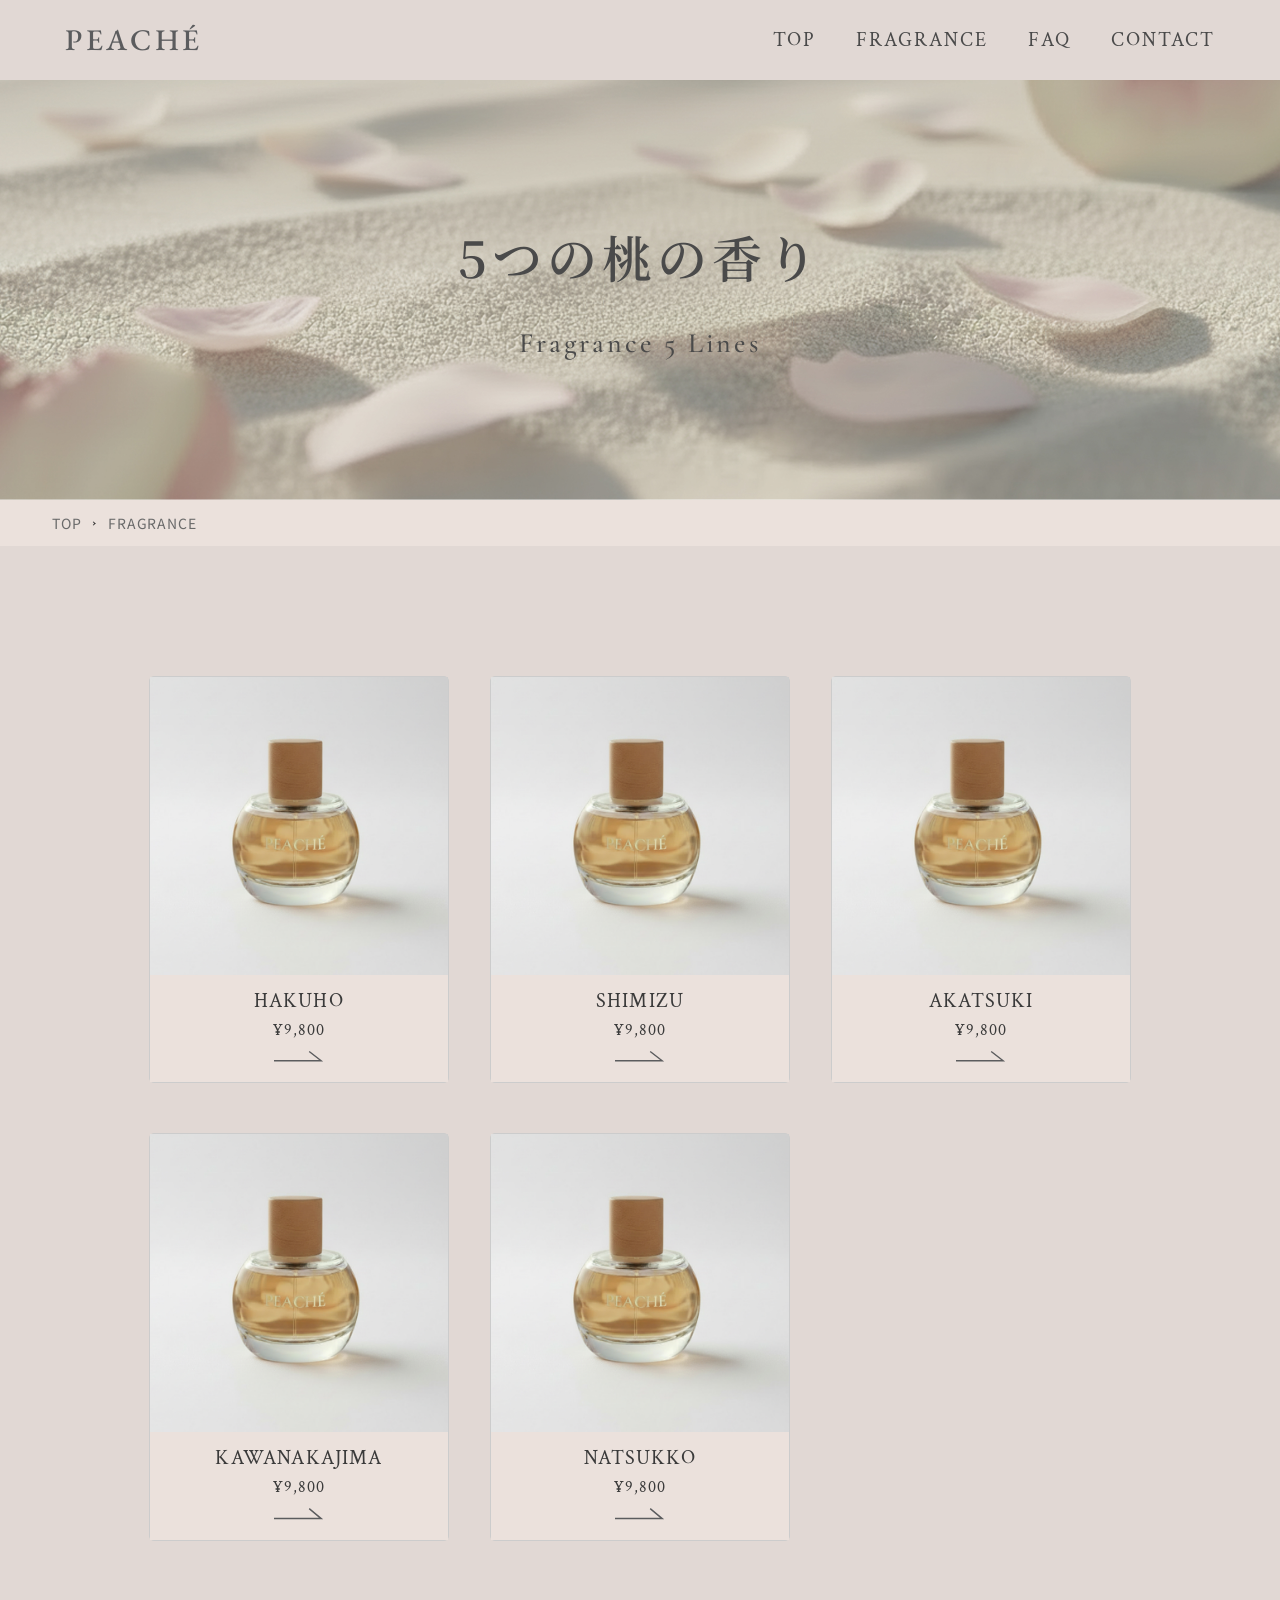
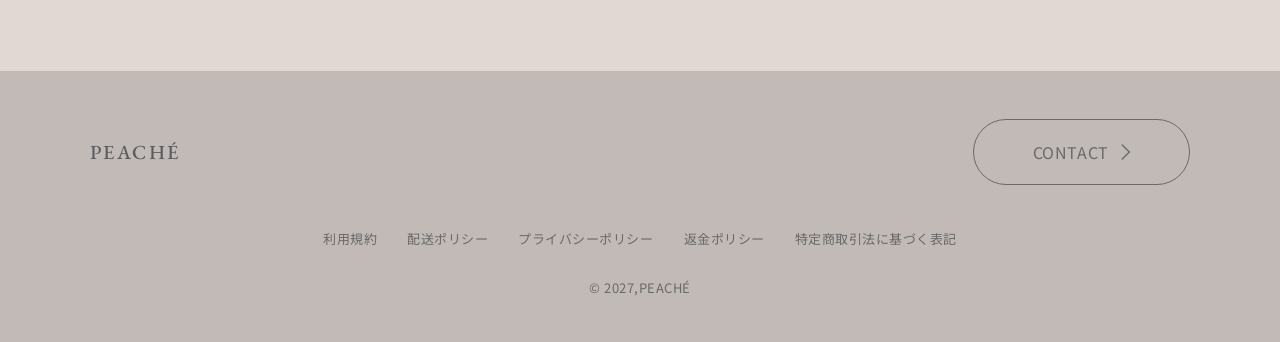
==== fragrance/index.html @ 9c6ec513 "Add files via upload" ====
<!DOCTYPE html>
<html lang="ja">
    <head>
        <meta charset="UTF-8">
        <meta name="viewport" content="width=device-width, initial-scale=1.0">
        <meta name="description" content="PEACHÉのフレグランス一覧ページです。5つの桃の香りをご紹介いたします。">
        <title>FRAGRANCE | PEACHÉ</title>

        <!-- web font -->
        <link rel="preconnect" href="https://fonts.googleapis.com">
        <link rel="preconnect" href="https://fonts.gstatic.com" crossorigin>
        <link href="https://fonts.googleapis.com/css2?family=Cormorant+Garamond:wght@500;600&family=Crimson+Text:wght@400&family=EB+Garamond:wght@500&family=Noto+Sans+JP:wght@400;500&family=Noto+Serif+JP:wght@500;600&display=swap" rel="stylesheet">
        
        <!-- リセットCSS -->
        <link rel="stylesheet" href="../assets/css/destyle.css">
        <!-- style CSS -->
        <link rel="stylesheet" href="../assets/css/common.css">
        <link rel="stylesheet" href="../assets/css/fragrance.css">

    </head>

    <body>
        <div id="fragrance-archive-page" class="fragrance-archive-page">

            <header class="site-header js-header">
                <div class="site-header__inner">
                    <h1 class="site-header__logo">
                        <a class="logo" href="../index.html">PEACHÉ</a>
                    </h1>
                    <!-- spのみ表示　ハンバーガー -->
                    <button type="button" class="site-header__open-btn js-site-header-open-btn">
                        <img src="../assets/svg/hamburger-btn.svg" alt="メニューを開く">
                    </button>

                    <!-- spはドロワー　/ pcは横並びのグローバルナビ -->
                    <nav class="site-nav js-site-nav" id="site-nav">
                        
                        <!-- sp ドロワーのオーバーレイ用 背景　jsでクリックしたときに閉じる処理もつける-->
                        <div class="site-nav__overlay js-site-nav-overlay"></div>

                        <div class="site-nav__panel">
                            <div class="site-nav__header">
                                <a class="logo site-nav__logo" href="../index.html">PEACHÉ</a>
                                <button type="button" class="site-nav__close-btn js-site-nav-close-btn">
                                    <img src="../assets/svg/close-btn.svg" alt="メニューを閉じる">
                                </button>
                            </div>
                            <ul class="site-nav__list">
                                <li class="site-nav__item"><a href="../index.html">TOP</a></li>
                                <li class="site-nav__item"><a href="./index.html">FRAGRANCE</a></li>
                                <li class="site-nav__item"><a href="../faq.html">FAQ</a></li>
                                <li class="site-nav__item"><a href="../contact.html">CONTACT</a></li>
                            </ul>
                        </div>
                    </nav>
                </div>
            </header>

            <main class="archive-main">
                
                <section class="page-hero">
                    <div class="page-hero__title-group">
                        <h1 class="page-hero__title">5つの桃の香り</h1>
                        <p class="page-hero__sabtitle">Fragrance 5 Lines</p>
                    </div>

                    <!-- divの箱の中に、pictureタグとsourceおいて、画面が768以上になったらPC用の画像に自動で切り替わるようにしてる -->
                    <div class="page-hero__img">
                        <picture>
                            <source srcset="../assets/img/pc-sab-hero@2x.jpg" media="(min-width: 768px)">
                            <img src="../assets/img/sp-sab-hero@2x.jpg" alt="">
                        </picture>
                    </div>
                </section>

                <nav class="breadcrumb">
                    <div class="breadcrumb__inner">
                        <ol class="breadcrumb__list">
                            <li class="breadcrumb__item">
                                <a href="../index.html">TOP</a>
                            </li>

                            <li class="breadcrumb__item" aria-current="page">
                                <a href="">FRAGRANCE</a>
                            </li>

                        </ol>
                    </div>
                </nav>
                
                <section class="fragrance-archive">
                    <div class="fragrance-archive__inner">
                        <ul class="fragrance-archive__list">
                            <li class="fragrance-archive__item">
                                <a class="fragrance-archive__card" href="./hakuho.html">
                                    <div class="fragrance-archive__img">
                                        <img src="../assets/img/archive-card-img@2x.jpg" alt="">
                                    </div>
                                    <div class="fragrance-archive__text-area">
                                        <h2 class="fragrance-archive__name">HAKUHO</h2>
                                        <p class="fragrance-archive__price">¥9,800</p>
                                        <span class="fragrance-archive__arrow"><img src="../assets/img/pc-single-scent-card-img-arrow.svg" alt=""></span>
                                    </div>
                                </a>
                            </li>

                            <li class="fragrance-archive__item">
                                <a class="fragrance-archive__card" href="./shimizu.html">
                                    <div class="fragrance-archive__img">
                                        <img src="../assets/img/archive-card-img@2x.jpg" alt="">
                                    </div>
                                    <div class="fragrance-archive__text-area">
                                        <h2 class="fragrance-archive__name">SHIMIZU</h2>
                                        <p class="fragrance-archive__price">¥9,800</p>
                                        <span class="fragrance-archive__arrow"><img src="../assets/img/pc-single-scent-card-img-arrow.svg" alt=""></span>
                                    </div>
                                </a>
                            </li>

                            <li class="fragrance-archive__item">
                                <a class="fragrance-archive__card" href="./akatsuki.html">
                                    <div class="fragrance-archive__img">
                                        <img src="../assets/img/archive-card-img@2x.jpg" alt="">
                                    </div>
                                    <div class="fragrance-archive__text-area">
                                        <h2 class="fragrance-archive__name">AKATSUKI</h2>
                                        <p class="fragrance-archive__price">¥9,800</p>
                                        <span class="fragrance-archive__arrow"><img src="../assets/img/pc-single-scent-card-img-arrow.svg" alt=""></span>
                                    </div>
                                </a>
                            </li>

                            <li class="fragrance-archive__item">
                                <a class="fragrance-archive__card" href="./kawanakajima.html">
                                    <div class="fragrance-archive__img">
                                        <img src="../assets/img/archive-card-img@2x.jpg" alt="">
                                    </div>
                                    <div class="fragrance-archive__text-area">
                                        <h2 class="fragrance-archive__name">KAWANAKAJIMA</h2>
                                        <p class="fragrance-archive__price">¥9,800</p>
                                        <span class="fragrance-archive__arrow"><img src="../assets/img/pc-single-scent-card-img-arrow.svg" alt=""></span>
                                    </div>
                                </a>
                            </li>

                            <li class="fragrance-archive__item">
                                <a class="fragrance-archive__card" href="./natsukko.html">
                                    <div class="fragrance-archive__img">
                                        <img src="../assets/img/archive-card-img@2x.jpg" alt="">
                                    </div>
                                    <div class="fragrance-archive__text-area">
                                        <h2 class="fragrance-archive__name">NATSUKKO</h2>
                                        <p class="fragrance-archive__price">¥9,800</p>
                                        <span class="fragrance-archive__arrow"><img src="../assets/img/pc-single-scent-card-img-arrow.svg" alt=""></span>
                                    </div>
                                </a>
                            </li> 
                        </ul>
                    </div>
                </section>
            </main>

            <footer class="footer">
                <div class="footer__wrapper">
                    <div class="footer__top">
                        <div class="footer__cta">
                            <a class="link-btn link-btn--contact link-btn--dark" href="../contact.html">
                                <span class="link-btn__text">CONTACT</span>
                                <span class="link-btn__arrow">
                                    <svg xmlns="http://www.w3.org/2000/svg" width="10" height="18" viewBox="0 0 10 18" fill="none">
                                        <path d="M1.10063 18L10 9L1.10063 0L0 1.12898L7.78302 9L0 16.871L1.10063 18Z" fill="currentColor"/>
                                    </svg>
                                </span>
                            </a>
                        </div>    
                        <a class="logo footer__logo" href="../index.html">PEACHÉ</a>
                    </div>

                    <div class="footer__bottom">
                        <ul class="footer__policy-list">
                            <li class="footer__policy-item">
                                <a href="#">利用規約</a>
                            </li>
                            <li class="footer__policy-item">
                                <a href="#">配送ポリシー</a>
                            </li>
                            <li class="footer__policy-item">
                                <a href="#">プライバシーポリシー</a>
                            </li>
                            <li class="footer__policy-item">
                                <a href="#">返金ポリシー</a>
                            </li>
                            <li class="footer__policy-item">
                                <a href="#">特定商取引法に基づく表記</a>
                            </li>
                        </ul>
                        <small class="footer__copyright">&copy; 2027,PEACHÉ</small>
                    </div>
                </div>
            </footer>
        </div>
        
        <!-- main js -->
        <script src="../assets/js/main.js"></script>

    </body>
</html>
---- assets/css/destyle.css ----
/*! destyle.css v4.0.1 | MIT License | https://github.com/nicolas-cusan/destyle.css */

/* Reset box-model and set borders */
/* ============================================ */

*,
::before,
::after {
  box-sizing: border-box;
  border-style: solid;
  border-width: 0;
  min-width: 0;
}

/* Document */
/* ============================================ */

/**
 * 1. Correct the line height in all browsers.
 * 2. Prevent adjustments of font size after orientation changes in iOS.
 * 3. Remove gray overlay on links for iOS.
 */

html {
  line-height: 1.15; /* 1 */
  -webkit-text-size-adjust: 100%; /* 2 */
  -webkit-tap-highlight-color: transparent; /* 3*/
}

/* Sections */
/* ============================================ */

/**
 * Remove the margin in all browsers.
 */

body {
  margin: 0;
}

/**
 * Render the `main` element consistently in IE.
 */

main {
  display: block;
}

/* Vertical rhythm */
/* ============================================ */

p,
table,
blockquote,
address,
pre,
iframe,
form,
figure,
dl {
  margin: 0;
}

/* Headings */
/* ============================================ */

h1,
h2,
h3,
h4,
h5,
h6 {
  font-size: inherit;
  font-weight: inherit;
  margin: 0;
}

/* Lists (enumeration) */
/* ============================================ */

ul,
ol {
  margin: 0;
  padding: 0;
  list-style: none;
}

/* Lists (definition) */
/* ============================================ */

dt {
  font-weight: bold;
}

dd {
  margin-left: 0;
}

/* Grouping content */
/* ============================================ */

/**
 * 1. Add the correct box sizing in Firefox.
 * 2. Show the overflow in Edge and IE.
 */

hr {
  box-sizing: content-box; /* 1 */
  height: 0; /* 1 */
  overflow: visible; /* 2 */
  border-top-width: 1px;
  margin: 0;
  clear: both;
  color: inherit;
}

/**
 * 1. Correct the inheritance and scaling of font size in all browsers.
 * 2. Correct the odd `em` font sizing in all browsers.
 */

pre {
  font-family: monospace, monospace; /* 1 */
  font-size: inherit; /* 2 */
}

address {
  font-style: inherit;
}

/* Text-level semantics */
/* ============================================ */

/**
 * Remove the gray background on active links in IE 10.
 */

a {
  background-color: transparent;
  text-decoration: none;
  color: inherit;
}

/**
 * 1. Remove the bottom border in Chrome 57-
 * 2. Add the correct text decoration in Chrome, Edge, IE, Opera, and Safari.
 */

abbr[title] {
  text-decoration: underline dotted; /* 2 */
}

/**
 * Add the correct font weight in Chrome, Edge, and Safari.
 */

b,
strong {
  font-weight: bolder;
}

/**
 * 1. Correct the inheritance and scaling of font size in all browsers.
 * 2. Correct the odd `em` font sizing in all browsers.
 */

code,
kbd,
samp {
  font-family: monospace, monospace; /* 1 */
  font-size: inherit; /* 2 */
}

/**
 * Add the correct font size in all browsers.
 */

small {
  font-size: 80%;
}

/**
 * Prevent `sub` and `sup` elements from affecting the line height in
 * all browsers.
 */

sub,
sup {
  font-size: 75%;
  line-height: 0;
  position: relative;
  vertical-align: baseline;
}

sub {
  bottom: -0.25em;
}

sup {
  top: -0.5em;
}

/* Replaced content */
/* ============================================ */

/**
 * Prevent vertical alignment issues.
 */

svg,
img,
embed,
object,
iframe {
  vertical-align: bottom;
}

/* Forms */
/* ============================================ */

/**
 * Reset form fields to make them styleable.
 * 1. Make form elements stylable across systems iOS especially.
 * 2. Inherit text-transform from parent.
 */

button,
input,
optgroup,
select,
textarea {
  -webkit-appearance: none; /* 1 */
  appearance: none;
  vertical-align: middle;
  color: inherit;
  font: inherit;
  background: transparent;
  padding: 0;
  margin: 0;
  border-radius: 0;
  text-align: inherit;
  text-transform: inherit; /* 2 */
}

/**
 * Correct cursors for clickable elements.
 */

button,
[type="button"],
[type="reset"],
[type="submit"] {
  cursor: pointer;
}

button:disabled,
[type="button"]:disabled,
[type="reset"]:disabled,
[type="submit"]:disabled {
  cursor: default;
}

/**
 * Improve outlines for Firefox and unify style with input elements & buttons.
 */

:-moz-focusring {
  outline: auto;
}

select:disabled {
  opacity: inherit;
}

/**
 * Remove padding
 */

option {
  padding: 0;
}

/**
 * Reset to invisible
 */

fieldset {
  margin: 0;
  padding: 0;
  min-width: 0;
}

legend {
  padding: 0;
}

/**
 * Add the correct vertical alignment in Chrome, Firefox, and Opera.
 */

progress {
  vertical-align: baseline;
}

/**
 * Remove the default vertical scrollbar in IE 10+.
 */

textarea {
  overflow: auto;
}

/**
 * Correct the cursor style of increment and decrement buttons in Chrome.
 */

[type="number"]::-webkit-inner-spin-button,
[type="number"]::-webkit-outer-spin-button {
  height: auto;
}

/**
 * Correct the outline style in Safari.
 */

[type="search"] {
  outline-offset: -2px; /* 1 */
}

/**
 * Remove the inner padding in Chrome and Safari on macOS.
 */

[type="search"]::-webkit-search-decoration {
  -webkit-appearance: none;
}

/**
 * 1. Correct the inability to style clickable types in iOS and Safari.
 * 2. Fix font inheritance.
 */

::-webkit-file-upload-button {
  -webkit-appearance: button; /* 1 */
  font: inherit; /* 2 */
}

/**
 * Fix appearance for Firefox
 */
[type="number"] {
  -moz-appearance: textfield;
}

/**
 * Clickable labels
 */

label[for] {
  cursor: pointer;
}

/* Interactive */
/* ============================================ */

/*
 * Add the correct display in Edge, IE 10+, and Firefox.
 */

details {
  display: block;
}

/*
 * Add the correct display in all browsers.
 */

summary {
  display: list-item;
}

/*
 * Remove outline for editable content.
 */

[contenteditable]:focus {
  outline: auto;
}

/* Tables */
/* ============================================ */

/**
1. Correct table border color inheritance in all Chrome and Safari.
*/

table {
  border-color: inherit; /* 1 */
  border-collapse: collapse;
}

caption {
  text-align: left;
}

td,
th {
  vertical-align: top;
  padding: 0;
}

th {
  text-align: left;
  font-weight: bold;
}
---- assets/css/common.css ----
@charset "UTF-8";

/* ===================
全体共通
====================== */

:root {
     /* color background */
    --color-bg-base: #E1D8D4;
    --color-bg-accent: #CBC3C0;
    --color-bg-light: #EBE1DC;

    /* color text */
    --color-text-strong: #2F2F2F;
    --color-text-heading: #3A3A3A;
    --color-text-body: #4A4A4A;
    --color-text-muted: #6A6A6A;

    /* font-family */
    --font-body-ja:
        "Noto Sans JP",
        "Hiragino Kaku Gothic ProN",
        "Yu Gothic",
        Meiryo,
        sans-serif;

    --font-display-ja:
        "Noto Serif JP",
        "Hiragino Mincho ProN",
        "Yu Mincho",
        serif;

    --font-body-en:
        "Crimson Text",
        serif;

    --font-display-en:
        "Cormorant Garamond",
        serif;

    --font-logo:
        "EB Garamond",
        serif;
}

html {
    font-size: 62.5%;
}

body {
    font-family: var(--font-body-ja);
    font-style: normal;
    color: var(--color-text-body);
    background-color: var(--color-bg-base);
    line-height: 1.5;
    font-size: 1.6rem;
}

img {
    max-width: 100%;
    height: auto;
}



/* ===================
共通ボタン
====================== */

/* 共通リンクのボタン(hero our-scents our-quality) */
.link-btn {
    display: inline-flex;
    
    justify-content: center;
    align-items: center;
    gap: 0.75em;
    cursor: pointer;

    /* テキストなど中身改行しないようにする */
    white-space: nowrap;

    border-radius: 50px;
    border: 1px solid currentColor;

    padding:
        clamp(2.6rem, 1.8rem + 2vw, 3.6rem)
        clamp(5.5rem, 3rem + 6vw, 10rem);
}

.link-btn--hero {
    font-size: 1.8rem;
}

/* .link-btnをホバーしたら、矢印が6px動く */
.link-btn:hover .link-btn__arrow {
    transform: translateX(8px);
}

.link-btn:hover {
    opacity: 0.8;
}

.link-btn__text {
    text-align: center;
    font-family: var(--font-body-ja);
    line-height: 1;
    letter-spacing: 0.06em;
    font-size: 1.8rem;
}

.link-btn__arrow {
    display: inline-flex;
    align-items: center;
    justify-content: center;
    width: 0.6em;
    height: 1em;

    /* hoverでトランスフォームが変わったら（要素を動かしたりするのが）0.4秒かけて動く準備　→　hoverで使うやつ*/
    transition: transform 0.4s;
}

.link-btn__arrow svg {
    display: block;
    width: 100%;
    height: 100%;
}



/* ===================
ヘッダー
====================== */

/* topページの固定ヘッダー */
.site-header {
    position: fixed;
    top: 0;
    left: 0;
    width: 100%;
    height: 64px;
    z-index: 1000;
    background-color: var(--color-bg-base);
    
    /* 少しスクロールしたら、フワッと上に消える */
    transition: 
    transform 0.8s ease,
    opasity 0.8s ease;
}

/* jsで上にヘッダーを隠す時に使う 少しスクロールしたら、フワッと上に消える */
.site-header.is-hidden {
    transform: translateY(-100%);
    opacity: 0;
    
}

/* fixedヘッダー分の高さ６４px　bodyで下げる */
body {
    padding-top: 64px;
}

/* ヘッダーの中身を整える箱 */
.site-header__inner {
    display: flex;
    align-items: center;
    justify-content: space-between;
    max-width: 1280px;
    padding-inline: 5.1%;
    margin: 0 auto;
    height: 100%;
}

.site-header__logo {
    margin: 0;
}

.logo {
    color: #5B5C5E;
    text-align: center;
    font-family: var(--font-logo);
    font-size: 2rem;
    font-weight: 500;
    line-height: 1;
    letter-spacing: 0.12em;
}

/* sp open ハンバーガーボタン */
.site-header__open-btn {
    display:inline-flex;
    justify-content: center;
    align-items: center;
    width: 44px;
    height: 44px;
    cursor: pointer;
}

.site-header__open-btn img {
    display: block;
    width: 30px;
    height: auto;
}

/* nav base */

/* navメニュー全体をを隠している状態のまとめた箱 */
.site-nav {
    position: fixed;
    inset: 0;
    visibility: hidden;
    opacity: 0;
    pointer-events: none;

    transition: opacity 0.5s ease, visibility 0.5s ease;
}

/* navメニュー全体が開いた状態　is-openが付いたら開くっていうCSSを書いてる */
.site-nav.is-open {
    visibility: visible;
    opacity: 1;
    pointer-events: auto;
}

/* ドロワーメニューの後ろのうっすら黒い背景 ここもjsでクリックしたら閉じれるようにする */
.site-nav__overlay {
    position: absolute;
    inset: 0;
    background-color: rgba(0, 0, 0, 0.5);
    cursor: pointer;
}

/* 右から出てくるドロワー本体全体（ヘッダーとナビ） */
.site-nav__panel {
    position: absolute;
    top: 0;
    right: 0;
    width: min(85%, 320px);
    height: 100%;
    background-color: var(--color-bg-base);
    transform: translateX(100%);

    transition: transform 0.5s ease;
}

/* site-navにis-openがついた時、その中のsite-nav__panel（ヘッダーとナビ）が、0の元の位置に戻る*/
.site-nav.is-open .site-nav__panel {
    transform: translateX(0);
}

/* ドロワー上部 */
.site-nav__header {
    display: flex;
    justify-content: space-between;
    align-items: center;
    height: 64px;
    padding-inline: 5.1%;
}

.site-nav__close-btn {
    display:inline-flex;
    justify-content: center;
    align-items: center;

    /* 箱は大きめにして、pointerできる範囲を増やしている */
    width: 44px;
    height: 44px;
    cursor: pointer
}

.site-nav__close-btn img {
    display: block;
    width: 30px;
    height: auto;
}

/* SPの時のメニュー一覧 */
.site-nav__list {
    display: flex;
    flex-direction: column;
    justify-content: center;
    background-color: var(--color-bg-accent);
    padding: 80px 0 80px 4.1%;
    gap: 48px;
    height: calc(100% - 80px);
}

.site-nav__item {
    width: 100%;
    border-bottom: 1px solid var(--color-text-muted);
}

.site-nav__item a {
    display: block;
    padding-bottom: 20px;
    color: var(--color-text-body);
    font-family: var(--font-body-en);
    font-size: 2rem;
    line-height: 1;
    letter-spacing: 0.1em;
}


@media screen and (min-width: 768px) {

    .site-header {
        height: 80px;
    }

    /* ヘッダー分の高さ80px分　メインごと下げる */
    body {
        padding-top: 80px;
    }

    .logo {
        font-size: 3rem;
    }

    .site-header__open-btn {
        display: none;
    }

    /* navメニューを見える状態にしSPの設定値を元に戻した　transitionは不要 */
    .site-nav {
        position: static;
        inset: auto;
        visibility: visible;
        pointer-events: auto;
        opacity: 1;
        transition: none;
    }

    .site-nav__overlay {
        display: none;
    }

    .site-nav__panel {
        position: static;
        width: auto;
        height: auto;
        transform: none;
        background: transparent;
        transition: none;
    }

    .site-nav__header {
        display: none;
    }

    .site-nav__list {
        display: flex;
        flex-direction: row;
        justify-content: center;
        background-color: transparent;
        padding: 0;
        gap: 40px;
        height: auto;
    }

    .site-nav__item {
        width: auto;
        border-bottom: none;
    }

    .site-nav__item a {
        padding-bottom: 0;
    }
}



/* ===================
footer
====================== */

.footer {
    position: relative;
    background-color: #C1BAB7;
    padding: 40px 5.1%;
}

.footer__wrapper {
    width: 100%;
}

.footer__top {
    display: flex;
    flex-direction: column;
    align-items: center;
    gap: 32px;
}

.footer__cta {
    display: flex;
    justify-content: flex-end;
    width: 100%;
}

.footer__bottom {
    display: flex;
    flex-direction: column;
    align-items: center;
    gap: 32px;
    margin-top: 32px;
}

.footer__policy-list {
    display: flex;
    flex-wrap: wrap;
    justify-content: center;
    gap: 2rem 2rem;
}

.footer__logo {
    font-size: 2rem;
}

.link-btn--contact {
    padding:
        clamp(1.5rem, 1.2rem + 1vw, 2.4rem)
        clamp(3.6rem, 2rem + 3vw, 6.5rem);

    color: var(--color-text-muted);
}

.link-btn--contact .link-btn__text {
    font-size: 1.6rem;
    letter-spacing: 0.04em;
}

.footer__policy-item a {
    color: var(--color-text-muted);
    font-family: var(--font-body-ja);
    font-size: 1.3rem;
    line-height: 1;
    letter-spacing: 0.04em;
}

.footer__copyright {
    color: var(--color-text-muted);
    text-align: center;
    font-family: var(--font-body-ja);
    font-size: 1.3rem;
    line-height: 1;
    letter-spacing: 0.04em;
}


@media screen and (min-width: 768px) {

    .footer {
        padding: 48px 5.5%;
    }

    .footer__wrapper {
        width: auto;
        max-width: 1100px;
        margin: 0 auto;
    }

    .footer__top {
        display: flex;
        flex-direction: row-reverse;
        align-items: center;
        justify-content: space-between;
        gap: 0;
    }

    .footer__cta {
        display: block;
        justify-content: flex-start;
        width: auto;
    }

    .footer__bottom {
        justify-content: space-between;
        align-items: center;
        margin-top: 40px;
    }

    .footer__policy-list {
        display: flex;
        flex-wrap: wrap;
        justify-content: space-between;
        gap: 0 3rem;
    }
}



/* ===================
ページ共通のhero
====================== */

.page-hero {
    position: relative;
}

.page-hero__title-group {
    position: absolute;
    top: 50%;
    left: 50%;
    transform: translate(-50%, -50%);

    display: flex;
    align-items: center;
    flex-direction: column;
    gap: clamp(20px, 4vw, 40px);
    width: 100%;
    margin: 0 auto;
}

.page-hero__img {
    display: block;
    width: 100%;
    height: clamp(260px, 50vw, 320px);
    overflow: hidden;
}

.page-hero__img img {
    width: 100%;
    height: 100%;
    object-fit: cover;
}

.page-hero__title {
    color: var(--color-text-body);
    text-align: center;
    font-family: var(--font-display-ja);
    font-size: clamp(2.4rem, 6vw, 3.2rem);
    font-weight: 600;
    line-height: 1.3;
    letter-spacing: 0.1em;
}

.page-hero__sabtitle {
    color: var(--color-text-body);
    text-align: center;
    font-family: var(--font-display-en);
    font-size: clamp(1.6rem, 4vw, 2.2rem);
    font-weight: 500;
    line-height: 1;
    letter-spacing: 0.1em;
}


@media screen and (min-width: 768px) {

    .page-hero__img {
        height: clamp(300px, 35vw, 420px);
    }

    .page-hero__title {
        font-size: clamp(2.4rem, 4vw, 5rem);
    }

    .page-hero__sabtitle {
        font-size: clamp(1.6rem, 2.5vw, 2.8rem);
    }
}



/* ===================
breadcrumb パンくず
====================== */

.breadcrumb {
    padding: 16px 4.1%;
    background-color: var(--color-bg-light);
}

.breadcrumb__inner {
    margin: 0 auto;
}

.breadcrumb__list {
    display: flex;
    align-items: center;
    flex-direction: row;
    flex-wrap: wrap;
    gap: 0 13px;
}

.breadcrumb__item {
    color: var(--color-text-muted);
    font-family: var(--font-body-ja);
    font-size: 1.4rem;
    line-height: 1;
    letter-spacing: 0.06em;

    display: flex;
    align-items: center;
}

.breadcrumb__item:not(:last-child)::after {
    content: '';
    display: inline-block;
    vertical-align: middle;
    transform: rotate(45deg);
    width: 3px;
    height: 3px;
    margin-left: 10px;
    border-top: 1px solid #333333;
    border-right: 1px solid #333333;
}
---- assets/css/fragrance.css ----
@charset "UTF-8";

/* ===================
fragrance-archive（一覧）
====================== */

.fragrance-archive {
    padding: 80px 5.1%;
}

.fragrance-archive__inner {
    max-width: 600px;
    margin: 0 auto; 
}

.fragrance-archive__list {
    display: grid;
    grid-template-columns:  1fr;
    gap: 50px 0;
}

.fragrance-archive__card {
    display: block;
    max-width: 250px;
    height: 100%;
    margin: 0 auto;
    border: 1px solid #ccc;
    border-radius: 5px;

    /* カードをホバーしたら変わる時の変化の速度 */
    transition: 
        transform 0.4s ease,
        box-shadow 0.4s ease,
        border-color 0.4s ease;
}

/* カードをホバーしたら下記が変化する　*/
.fragrance-archive__card:hover {
    transform: translateY(-6px);
    box-shadow: 0 1.2rem 2.4rem rgba(92, 73, 64, 0.10);
    border-color: #cfc1bb;
}

.fragrance-archive__img {
    width: 100%;
    aspect-ratio: 1 / 1;
    overflow: hidden;
}

.fragrance-archive__img img {
    display: block;
    width: 100%;
    height: 100%;
    object-fit: cover;
}

.fragrance-archive__text-area {
    display: flex;
    flex-direction: column;
    align-items: center;
    gap: 12px;
    padding: 16px 32px 20px 32px;
    background-color: var(--color-bg-light);
}

.fragrance-archive__name {
    color: var(--color-text-heading);
    text-align: center;
    font-family: var(--font-body-en);
    font-size: 2rem;
    font-weight: 500;
    line-height: 1;
    letter-spacing: 0.06em;
}

.fragrance-archive__price {
    color: var(--color-text-heading);
    text-align: center;
    font-family: var(--font-body-en);
    font-size: 1.6rem;
    font-weight: 400;
    line-height: 1;
    letter-spacing: 0.06em;
}

.fragrance-archive__arrow {
    display: block;
}

.fragrance-archive__arrow img {
    display: block;
    width: 50px;
    height: auto;
}


@media screen and (min-width: 670px) {

    .fragrance-archive__inner {
        max-width: 700px;
    }

    .fragrance-archive__list {
        grid-template-columns: repeat(2, 1fr);
        gap: 50px 24px;
    }

    .fragrance-archive__card {
        max-width: 280px;
    }
}    

@media screen and (min-width: 1000px) {

    .fragrance-archive__inner {
        max-width: 1000px;
    }

    .fragrance-archive {
        padding: 130px 5.1%;
    }

    .fragrance-archive__list {
        grid-template-columns: repeat(3, 1fr);
        gap: 50px 24px;
    }

    .fragrance-archive__card {
        max-width: 300px;
    }
}
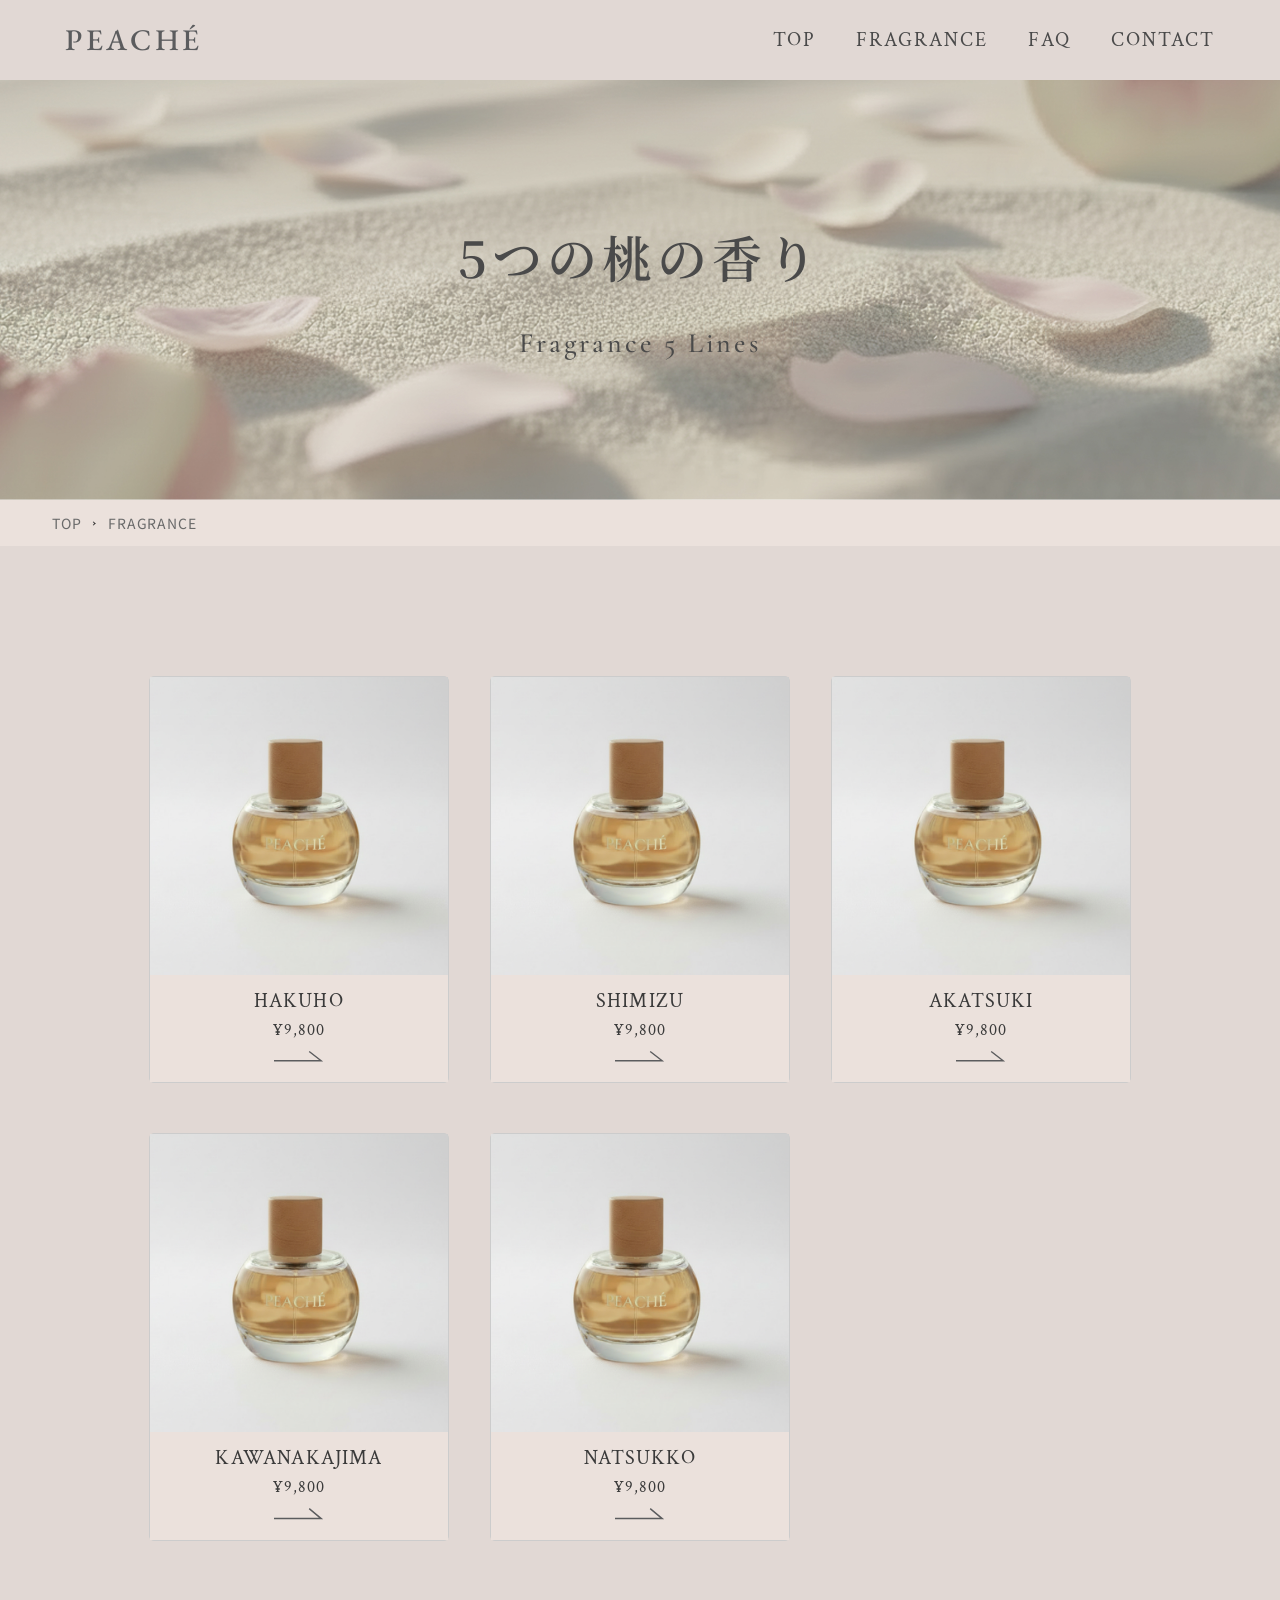
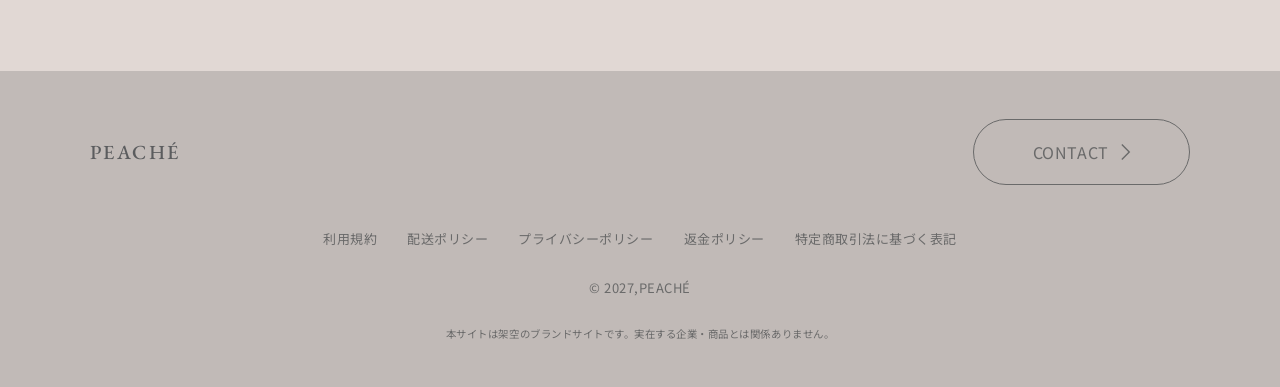
==== commit 5a8605ab: "フッターに架空サイト表記を追加" ====
--- a/fragrance/index.html
+++ b/fragrance/index.html
@@ -195,6 +195,9 @@
                             </li>
                         </ul>
                         <small class="footer__copyright">&copy; 2027,PEACHÉ</small>
+                        <p class="footer__cautionary-note">
+                            <small>本サイトは架空のブランドサイトです。実在する企業・商品とは関係ありません。</small>
+                        </p>
                     </div>
                 </div>
             </footer>
--- a/assets/css/common.css
+++ b/assets/css/common.css
@@ -434,7 +434,8 @@
     letter-spacing: 0.04em;
 }
 
-.footer__copyright {
+.footer__copyright,
+.footer__cautionary-note {
     color: var(--color-text-muted);
     text-align: center;
     font-family: var(--font-body-ja);
